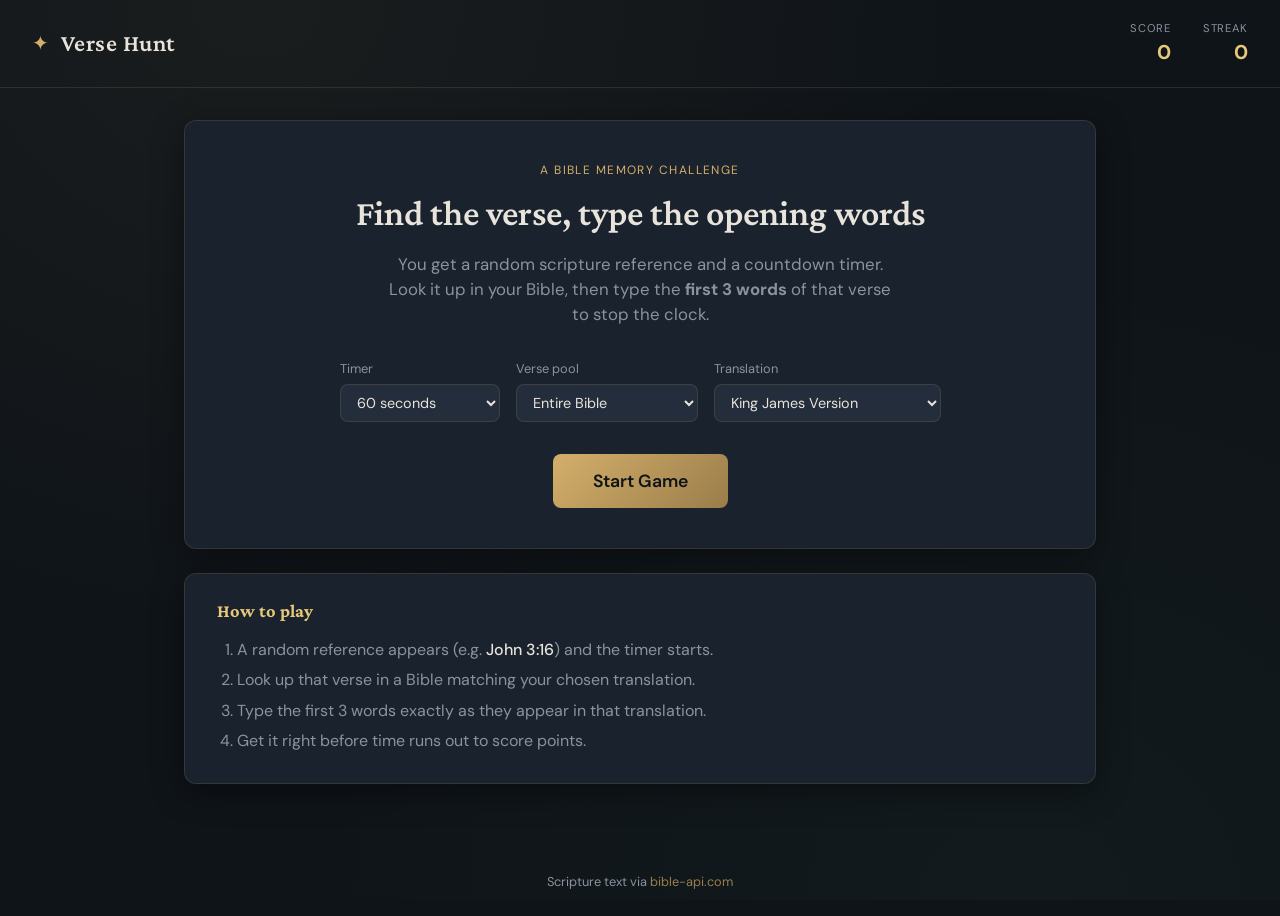
==== index.html @ aacf6f16 "Initial commit: Verse Hunt Bible game" ====
<!DOCTYPE html>
<html lang="en">
<head>
  <meta charset="UTF-8">
  <meta name="viewport" content="width=device-width, initial-scale=1.0">
  <title>Verse Hunt — Type the Scripture</title>
  <link rel="preconnect" href="https://fonts.googleapis.com">
  <link rel="preconnect" href="https://fonts.gstatic.com" crossorigin>
  <link href="https://fonts.googleapis.com/css2?family=Crimson+Pro:ital,wght@0,400;0,600;1,400&family=DM+Sans:wght@400;500;600;700&display=swap" rel="stylesheet">
  <link rel="stylesheet" href="styles.css">
</head>
<body>
  <div class="bg-texture" aria-hidden="true"></div>

  <header class="site-header">
    <div class="logo">
      <span class="logo-icon">✦</span>
      <h1>Verse Hunt</h1>
    </div>
    <div class="header-stats" id="headerStats" hidden>
      <div class="stat">
        <span class="stat-label">Score</span>
        <span class="stat-value" id="totalScore">0</span>
      </div>
      <div class="stat">
        <span class="stat-label">Streak</span>
        <span class="stat-value" id="streak">0</span>
      </div>
    </div>
  </header>

  <main>
    <section class="screen screen-menu active" id="menuScreen">
      <div class="card hero-card">
        <p class="eyebrow">A Bible memory challenge</p>
        <h2>Find the verse, type the opening words</h2>
        <p class="lead">
          You get a random scripture reference and a countdown timer.
          Look it up in your Bible, then type the <strong>first 3 words</strong> of that verse to stop the clock.
        </p>

        <div class="settings">
          <label class="setting">
            <span>Timer</span>
            <select id="timerSelect">
              <option value="30">30 seconds</option>
              <option value="45">45 seconds</option>
              <option value="60" selected>60 seconds</option>
              <option value="90">90 seconds</option>
              <option value="120">2 minutes</option>
            </select>
          </label>
          <label class="setting">
            <span>Verse pool</span>
            <select id="poolSelect">
              <option value="">Entire Bible</option>
              <option value="NT">New Testament only</option>
              <option value="OT">Old Testament only</option>
              <option value="MAT,MRK,LUK,JHN">Gospels only</option>
              <option value="PSA">Psalms only</option>
            </select>
          </label>
          <label class="setting">
            <span>Translation</span>
            <select id="translationSelect">
              <option value="kjv" selected>King James Version</option>
              <option value="web">World English Bible</option>
              <option value="asv">American Standard Version</option>
            </select>
          </label>
        </div>

        <button class="btn btn-primary btn-lg" id="startBtn">Start Game</button>
      </div>

      <div class="card how-to">
        <h3>How to play</h3>
        <ol>
          <li>A random reference appears (e.g. <em>John 3:16</em>) and the timer starts.</li>
          <li>Look up that verse in a Bible matching your chosen translation.</li>
          <li>Type the first 3 words exactly as they appear in that translation.</li>
          <li>Get it right before time runs out to score points.</li>
        </ol>
      </div>
    </section>

    <section class="screen screen-game" id="gameScreen">
      <div class="target-panel card">
        <div class="target-header">
          <span class="target-label">Find this verse</span>
          <div class="timer-wrap">
            <svg class="timer-ring" viewBox="0 0 36 36">
              <circle class="timer-ring-bg" cx="18" cy="18" r="15.5"></circle>
              <circle class="timer-ring-fill" id="timerRing" cx="18" cy="18" r="15.5"></circle>
            </svg>
            <span class="timer-text" id="timerDisplay">60</span>
          </div>
        </div>
        <p class="target-reference" id="targetReference">—</p>
        <p class="target-hint">Look it up, then type the first 3 words below.</p>
      </div>

      <div class="answer-panel card">
        <label class="answer-label" for="answerInput">First 3 words</label>

        <div class="word-progress" id="wordProgress" aria-label="Word progress">
          <span class="word-slot" data-slot="0"></span>
          <span class="word-slot" data-slot="1"></span>
          <span class="word-slot" data-slot="2"></span>
        </div>

        <form class="answer-form" id="answerForm">
          <input
            type="text"
            id="answerInput"
            class="answer-input"
            placeholder="Type the first 3 words…"
            autocomplete="off"
            autocorrect="off"
            autocapitalize="off"
            spellcheck="false"
            disabled
          >
          <button type="submit" class="btn btn-primary" id="submitBtn" disabled>Check</button>
        </form>

        <p class="answer-feedback" id="answerFeedback" aria-live="polite"></p>

        <p class="translation-note" id="translationNote"></p>
      </div>
    </section>

    <div class="overlay" id="resultOverlay" hidden>
      <div class="result-card card" id="resultCard">
        <div class="result-icon" id="resultIcon">✓</div>
        <h2 id="resultTitle">Got it!</h2>
        <p class="result-reference" id="resultReference"></p>
        <blockquote class="result-verse" id="resultVerse"></blockquote>
        <p class="result-answer" id="resultAnswer"></p>
        <p class="result-score" id="resultScore"></p>
        <div class="result-actions">
          <button class="btn btn-primary" id="nextBtn">Next Verse</button>
          <button class="btn btn-ghost" id="menuBtn">Main Menu</button>
        </div>
      </div>
    </div>
  </main>

  <footer class="site-footer">
    Scripture text via <a href="https://bible-api.com" target="_blank" rel="noopener">bible-api.com</a>
  </footer>

  <script src="app.js"></script>
</body>
</html>
---- styles.css ----
:root {
  --bg-deep: #0f1419;
  --bg-card: #1a222d;
  --bg-elevated: #232d3b;
  --border: rgba(212, 175, 106, 0.15);
  --gold: #d4af6a;
  --gold-bright: #e8c97a;
  --gold-dim: #9a7d4a;
  --text: #e8e4dc;
  --text-muted: #8a939e;
  --success: #5cb87a;
  --danger: #e05c5c;
  --serif: "Crimson Pro", Georgia, serif;
  --sans: "DM Sans", system-ui, sans-serif;
  --radius: 12px;
  --shadow: 0 8px 32px rgba(0, 0, 0, 0.4);
}

*, *::before, *::after {
  box-sizing: border-box;
  margin: 0;
  padding: 0;
}

html {
  font-size: 16px;
}

body {
  font-family: var(--sans);
  background: var(--bg-deep);
  color: var(--text);
  min-height: 100vh;
  line-height: 1.5;
  overflow-x: hidden;
}

.bg-texture {
  position: fixed;
  inset: 0;
  background:
    radial-gradient(ellipse at 20% 0%, rgba(212, 175, 106, 0.06) 0%, transparent 50%),
    radial-gradient(ellipse at 80% 100%, rgba(92, 184, 122, 0.04) 0%, transparent 50%),
    var(--bg-deep);
  pointer-events: none;
  z-index: 0;
}

.site-header {
  position: relative;
  z-index: 1;
  display: flex;
  align-items: center;
  justify-content: space-between;
  padding: 1.25rem 2rem;
  border-bottom: 1px solid var(--border);
}

.logo {
  display: flex;
  align-items: center;
  gap: 0.75rem;
}

.logo-icon {
  color: var(--gold);
  font-size: 1.25rem;
}

.logo h1 {
  font-family: var(--serif);
  font-size: 1.5rem;
  font-weight: 600;
  letter-spacing: 0.02em;
}

.header-stats {
  display: flex;
  gap: 2rem;
}

.stat {
  display: flex;
  flex-direction: column;
  align-items: flex-end;
}

.stat-label {
  font-size: 0.7rem;
  text-transform: uppercase;
  letter-spacing: 0.08em;
  color: var(--text-muted);
}

.stat-value {
  font-size: 1.25rem;
  font-weight: 700;
  color: var(--gold-bright);
}

main {
  position: relative;
  z-index: 1;
  max-width: 960px;
  margin: 0 auto;
  padding: 2rem 1.5rem 4rem;
}

.screen {
  display: none;
  animation: fadeIn 0.35s ease;
}

.screen.active {
  display: block;
}

@keyframes fadeIn {
  from { opacity: 0; transform: translateY(8px); }
  to { opacity: 1; transform: translateY(0); }
}

.card {
  background: var(--bg-card);
  border: 1px solid var(--border);
  border-radius: var(--radius);
  box-shadow: var(--shadow);
}

.hero-card {
  padding: 2.5rem 2rem;
  text-align: center;
  margin-bottom: 1.5rem;
}

.eyebrow {
  font-size: 0.75rem;
  text-transform: uppercase;
  letter-spacing: 0.12em;
  color: var(--gold);
  margin-bottom: 0.75rem;
}

.hero-card h2 {
  font-family: var(--serif);
  font-size: clamp(1.75rem, 4vw, 2.25rem);
  font-weight: 600;
  margin-bottom: 1rem;
  line-height: 1.25;
}

.lead {
  color: var(--text-muted);
  max-width: 520px;
  margin: 0 auto 2rem;
  font-size: 1.05rem;
}

.settings {
  display: flex;
  flex-wrap: wrap;
  gap: 1rem;
  justify-content: center;
  margin-bottom: 2rem;
}

.setting {
  display: flex;
  flex-direction: column;
  gap: 0.35rem;
  text-align: left;
  font-size: 0.8rem;
  color: var(--text-muted);
}

.setting select {
  background: var(--bg-elevated);
  border: 1px solid var(--border);
  border-radius: 8px;
  color: var(--text);
  padding: 0.5rem 0.75rem;
  font-family: var(--sans);
  font-size: 0.9rem;
  cursor: pointer;
  min-width: 160px;
}

.setting select:focus {
  outline: 2px solid var(--gold-dim);
  outline-offset: 2px;
}

.btn {
  font-family: var(--sans);
  font-weight: 600;
  border: none;
  border-radius: 8px;
  cursor: pointer;
  transition: transform 0.15s, background 0.15s, box-shadow 0.15s;
}

.btn:active {
  transform: scale(0.97);
}

.btn-primary {
  background: linear-gradient(135deg, var(--gold) 0%, var(--gold-dim) 100%);
  color: var(--bg-deep);
  padding: 0.75rem 1.75rem;
  font-size: 1rem;
}

.btn-primary:hover {
  box-shadow: 0 4px 20px rgba(212, 175, 106, 0.35);
}

.btn-lg {
  padding: 1rem 2.5rem;
  font-size: 1.1rem;
}

.btn-ghost {
  background: transparent;
  color: var(--text-muted);
  border: 1px solid var(--border);
  padding: 0.75rem 1.5rem;
}

.btn-ghost:hover {
  color: var(--text);
  border-color: var(--gold-dim);
}

.how-to {
  padding: 1.5rem 2rem;
}

.how-to h3 {
  font-family: var(--serif);
  font-size: 1.15rem;
  margin-bottom: 0.75rem;
  color: var(--gold-bright);
}

.how-to ol {
  padding-left: 1.25rem;
  color: var(--text-muted);
}

.how-to li {
  margin-bottom: 0.4rem;
}

.how-to em {
  color: var(--text);
  font-style: normal;
  font-weight: 500;
}

/* Game screen */
.screen-game {
  display: none;
  flex-direction: column;
  gap: 1.25rem;
}

.screen-game.active {
  display: flex;
}

.target-panel {
  padding: 1.5rem 1.75rem;
}

.target-header {
  display: flex;
  align-items: center;
  justify-content: space-between;
  margin-bottom: 0.75rem;
}

.target-label {
  font-size: 0.75rem;
  text-transform: uppercase;
  letter-spacing: 0.1em;
  color: var(--gold);
}

.timer-wrap {
  position: relative;
  width: 48px;
  height: 48px;
}

.timer-ring {
  width: 100%;
  height: 100%;
  transform: rotate(-90deg);
}

.timer-ring-bg {
  fill: none;
  stroke: var(--bg-elevated);
  stroke-width: 3;
}

.timer-ring-fill {
  fill: none;
  stroke: var(--gold);
  stroke-width: 3;
  stroke-linecap: round;
  stroke-dasharray: 97.4;
  stroke-dashoffset: 0;
  transition: stroke 0.3s, stroke-dashoffset 0.5s linear;
}

.timer-ring-fill.warning {
  stroke: #e8a84a;
}

.timer-ring-fill.danger {
  stroke: var(--danger);
}

.timer-text {
  position: absolute;
  inset: 0;
  display: flex;
  align-items: center;
  justify-content: center;
  font-size: 0.85rem;
  font-weight: 700;
}

.target-reference {
  font-family: var(--serif);
  font-size: clamp(2rem, 6vw, 3rem);
  font-weight: 600;
  color: var(--gold-bright);
  line-height: 1.2;
  margin-bottom: 0.5rem;
}

.target-hint {
  font-size: 0.9rem;
  color: var(--text-muted);
}

.answer-panel {
  padding: 1.5rem 1.75rem;
}

.answer-label {
  display: block;
  font-size: 0.75rem;
  text-transform: uppercase;
  letter-spacing: 0.1em;
  color: var(--gold);
  margin-bottom: 1rem;
}

.word-progress {
  display: flex;
  gap: 0.5rem;
  margin-bottom: 1.25rem;
  flex-wrap: wrap;
}

.word-slot {
  flex: 1;
  min-width: 90px;
  padding: 0.65rem 0.75rem;
  background: var(--bg-elevated);
  border: 1px dashed var(--border);
  border-radius: 8px;
  font-size: 0.85rem;
  color: var(--text-muted);
  text-align: center;
  transition: border-color 0.2s, color 0.2s, background 0.2s;
}

.word-slot.filled {
  color: var(--text);
  border-style: solid;
}

.word-slot.correct {
  border-color: var(--success);
  background: rgba(92, 184, 122, 0.1);
  color: var(--success);
}

.word-slot.wrong {
  border-color: var(--danger);
  background: rgba(224, 92, 92, 0.1);
  color: var(--danger);
}

.answer-form {
  display: flex;
  gap: 0.75rem;
  flex-wrap: wrap;
}

.answer-input {
  flex: 1;
  min-width: 200px;
  background: var(--bg-elevated);
  border: 1px solid var(--border);
  border-radius: 8px;
  color: var(--text);
  font-family: var(--serif);
  font-size: 1.25rem;
  padding: 0.85rem 1rem;
  transition: border-color 0.2s, box-shadow 0.2s;
}

.answer-input:focus {
  outline: none;
  border-color: var(--gold-dim);
  box-shadow: 0 0 0 3px rgba(212, 175, 106, 0.15);
}

.answer-input:disabled {
  opacity: 0.5;
  cursor: not-allowed;
}

.answer-input.shake {
  animation: shake 0.45s ease;
}

@keyframes shake {
  0%, 100% { transform: translateX(0); }
  20%, 60% { transform: translateX(-6px); }
  40%, 80% { transform: translateX(6px); }
}

.answer-feedback {
  min-height: 1.4rem;
  margin-top: 0.85rem;
  font-size: 0.9rem;
  color: var(--text-muted);
}

.answer-feedback.error {
  color: var(--danger);
}

.translation-note {
  margin-top: 1rem;
  font-size: 0.8rem;
  color: var(--text-muted);
  font-style: italic;
}

.result-answer {
  font-size: 0.95rem;
  color: var(--text-muted);
  margin-bottom: 0.75rem;
}

/* Result overlay */
.overlay {
  position: fixed;
  inset: 0;
  background: rgba(15, 20, 25, 0.85);
  backdrop-filter: blur(6px);
  display: flex;
  align-items: center;
  justify-content: center;
  z-index: 100;
  padding: 1.5rem;
  animation: fadeIn 0.3s ease;
}

.overlay[hidden] {
  display: none;
}

.result-card {
  max-width: 480px;
  width: 100%;
  padding: 2rem;
  text-align: center;
  animation: popIn 0.4s cubic-bezier(0.34, 1.56, 0.64, 1);
}

@keyframes popIn {
  from { opacity: 0; transform: scale(0.9); }
  to { opacity: 1; transform: scale(1); }
}

.result-card.lost .result-icon {
  background: rgba(224, 92, 92, 0.15);
  color: var(--danger);
}

.result-icon {
  width: 64px;
  height: 64px;
  border-radius: 50%;
  background: rgba(92, 184, 122, 0.15);
  color: var(--success);
  font-size: 2rem;
  display: flex;
  align-items: center;
  justify-content: center;
  margin: 0 auto 1rem;
}

.result-card h2 {
  font-family: var(--serif);
  font-size: 1.75rem;
  margin-bottom: 0.5rem;
}

.result-reference {
  font-size: 1.1rem;
  color: var(--gold);
  margin-bottom: 1rem;
}

.result-verse {
  font-family: var(--serif);
  font-size: 1.15rem;
  font-style: italic;
  line-height: 1.6;
  color: var(--text);
  border-left: 3px solid var(--gold-dim);
  padding-left: 1rem;
  margin: 0 0 1.25rem;
  text-align: left;
}

.result-score {
  font-size: 0.95rem;
  color: var(--text-muted);
  margin-bottom: 1.5rem;
}

.result-actions {
  display: flex;
  gap: 0.75rem;
  justify-content: center;
  flex-wrap: wrap;
}

.site-footer {
  position: relative;
  z-index: 1;
  text-align: center;
  padding: 1.5rem;
  font-size: 0.8rem;
  color: var(--text-muted);
}

.site-footer a {
  color: var(--gold-dim);
  text-decoration: none;
}

.site-footer a:hover {
  color: var(--gold);
}

@media (max-width: 600px) {
  .site-header {
    padding: 1rem;
  }

  main {
    padding: 1.25rem 1rem 3rem;
  }

  .hero-card {
    padding: 1.75rem 1.25rem;
  }

  .settings {
    flex-direction: column;
    align-items: stretch;
  }

  .setting select {
    width: 100%;
  }

  .header-stats {
    gap: 1rem;
  }
}
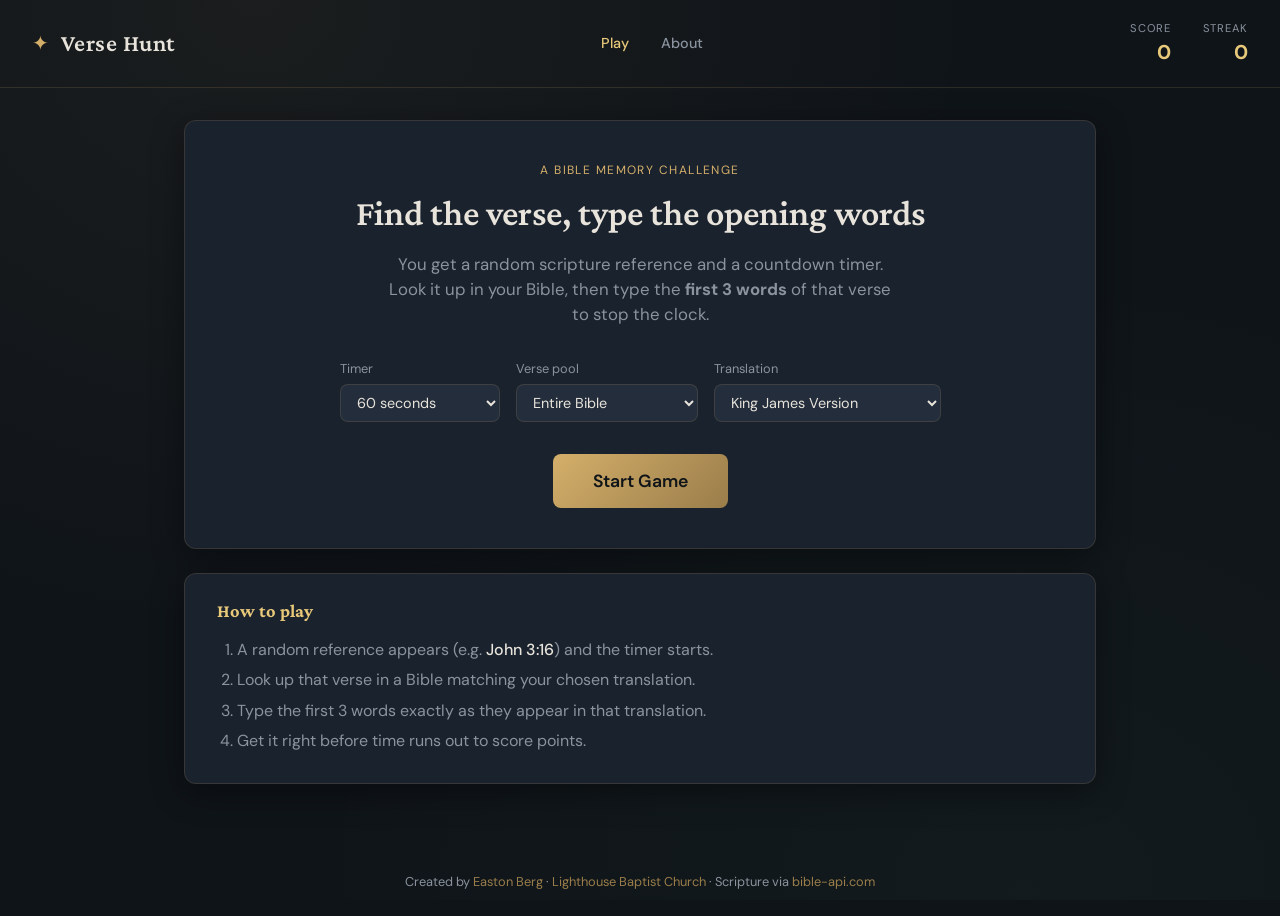
==== commit 3cd2c3d4: "Add About page crediting Easton Berg and Lighthouse Baptist Church" ====
--- a/index.html
+++ b/index.html
@@ -15,8 +15,12 @@
   <header class="site-header">
     <div class="logo">
       <span class="logo-icon">✦</span>
-      <h1>Verse Hunt</h1>
+      <h1><a href="index.html" class="logo-link">Verse Hunt</a></h1>
     </div>
+    <nav class="header-nav" id="headerNav">
+      <a href="index.html" class="nav-link active" aria-current="page">Play</a>
+      <a href="info.html" class="nav-link">About</a>
+    </nav>
     <div class="header-stats" id="headerStats" hidden>
       <div class="stat">
         <span class="stat-label">Score</span>
@@ -147,7 +151,9 @@
   </main>
 
   <footer class="site-footer">
-    Scripture text via <a href="https://bible-api.com" target="_blank" rel="noopener">bible-api.com</a>
+    Created by <a href="info.html">Easton Berg</a> ·
+    <a href="https://lighthouse-baptist.com" target="_blank" rel="noopener">Lighthouse Baptist Church</a> ·
+    Scripture via <a href="https://bible-api.com" target="_blank" rel="noopener">bible-api.com</a>
   </footer>
 
   <script src="app.js"></script>
--- a/styles.css
+++ b/styles.css
@@ -52,8 +52,38 @@
   display: flex;
   align-items: center;
   justify-content: space-between;
+  gap: 1rem;
   padding: 1.25rem 2rem;
   border-bottom: 1px solid var(--border);
+}
+
+.logo-link {
+  color: inherit;
+  text-decoration: none;
+}
+
+.header-nav {
+  display: flex;
+  gap: 0.5rem;
+}
+
+.nav-link {
+  color: var(--text-muted);
+  text-decoration: none;
+  font-size: 0.9rem;
+  font-weight: 500;
+  padding: 0.4rem 0.75rem;
+  border-radius: 6px;
+  transition: color 0.15s, background 0.15s;
+}
+
+.nav-link:hover {
+  color: var(--text);
+  background: var(--bg-elevated);
+}
+
+.nav-link.active {
+  color: var(--gold-bright);
 }
 
 .logo {
@@ -564,6 +594,61 @@
   color: var(--gold);
 }
 
+.info-page {
+  max-width: 560px;
+  margin: 0 auto;
+  display: flex;
+  flex-direction: column;
+  gap: 1.25rem;
+}
+
+.info-card {
+  padding: 2rem 1.75rem;
+}
+
+.info-card h2 {
+  font-family: var(--serif);
+  font-size: clamp(1.75rem, 4vw, 2.25rem);
+  font-weight: 600;
+  margin-bottom: 0.75rem;
+}
+
+.info-card h3 {
+  font-family: var(--serif);
+  font-size: 1.25rem;
+  color: var(--gold-bright);
+  margin-bottom: 0.75rem;
+}
+
+.creator-name {
+  font-family: var(--serif);
+  font-size: 1.75rem;
+  font-weight: 600;
+  color: var(--gold-bright);
+  margin-bottom: 0.75rem;
+}
+
+.info-text {
+  color: var(--text-muted);
+  line-height: 1.65;
+  margin-bottom: 1rem;
+}
+
+.info-text:last-child {
+  margin-bottom: 0;
+}
+
+.church-link {
+  display: inline-block;
+  text-decoration: none;
+  margin-top: 0.25rem;
+}
+
+.back-link-wrap {
+  text-align: center;
+  margin-top: 0.5rem;
+}
+
 @media (max-width: 600px) {
   .site-header {
     padding: 1rem;
@@ -589,4 +674,14 @@
   .header-stats {
     gap: 1rem;
   }
+
+  .site-header {
+    flex-wrap: wrap;
+  }
+
+  .header-nav {
+    order: 3;
+    width: 100%;
+    justify-content: center;
+  }
 }
